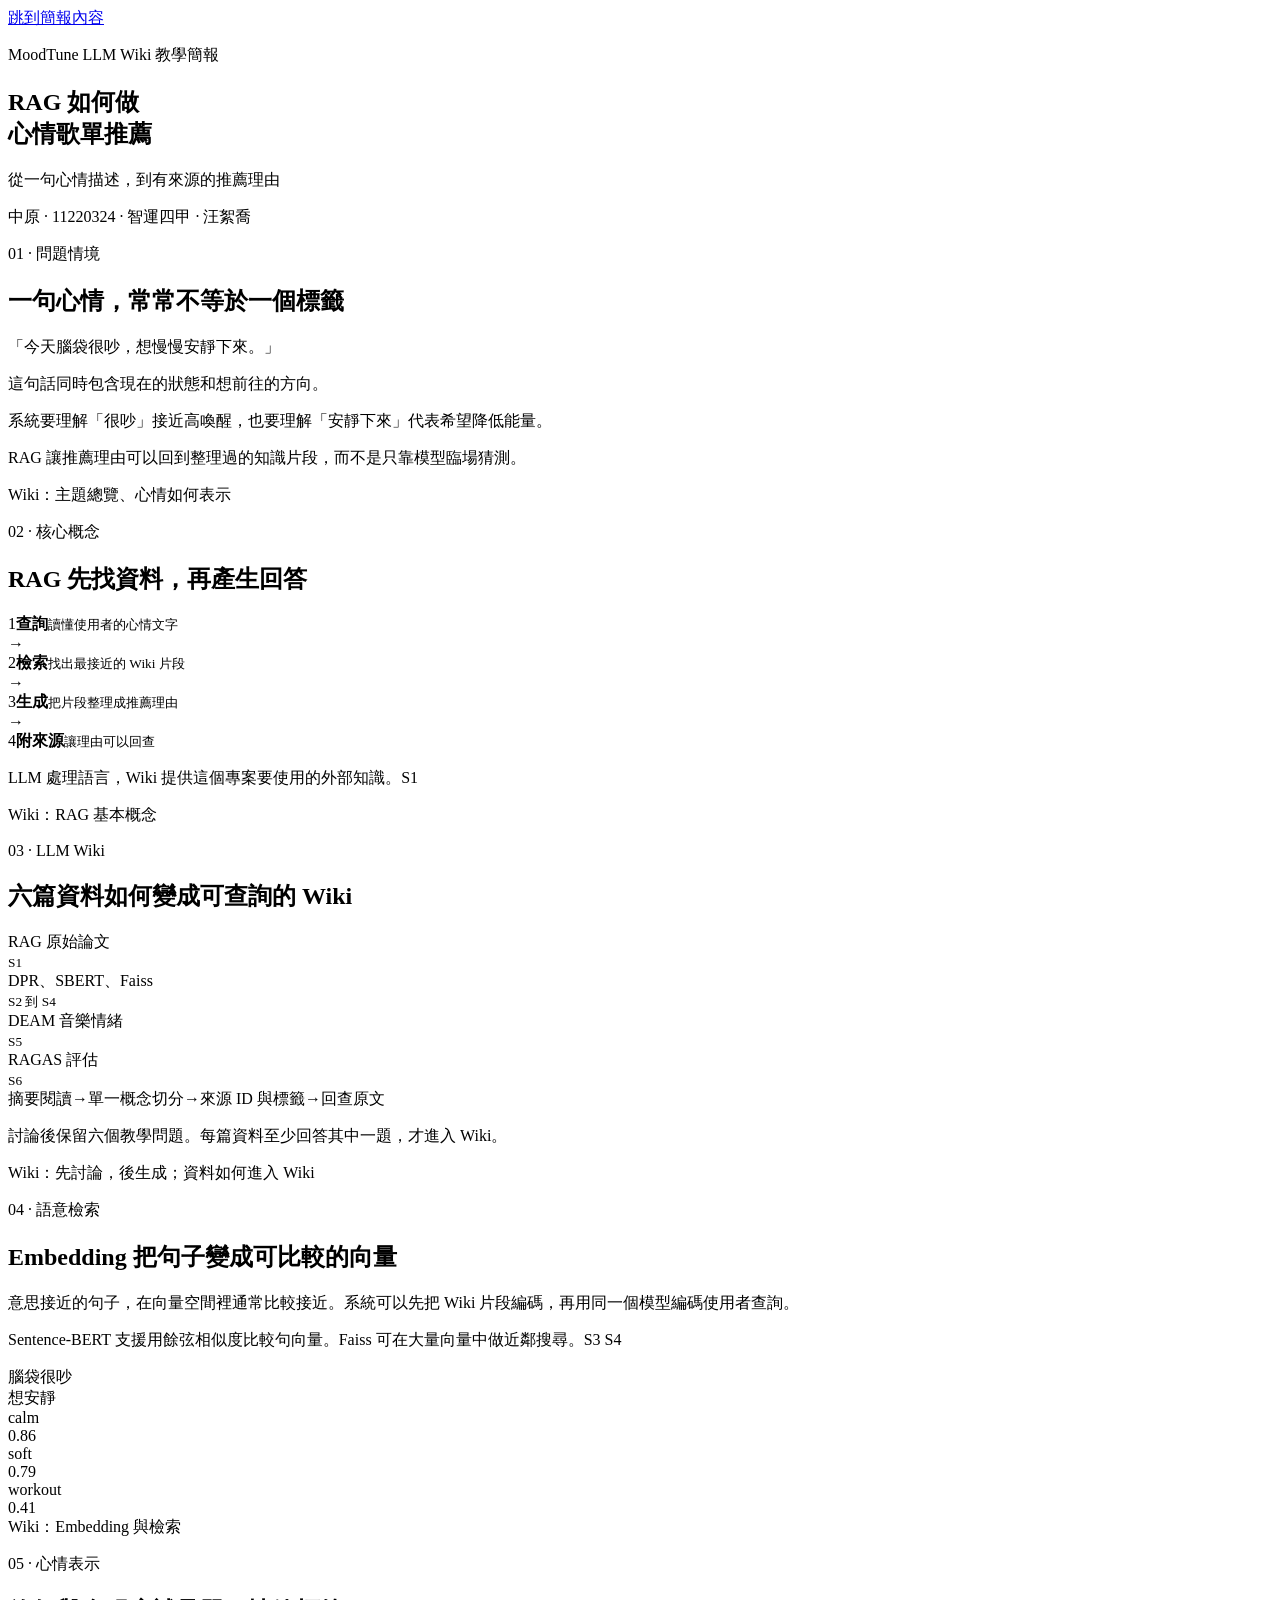
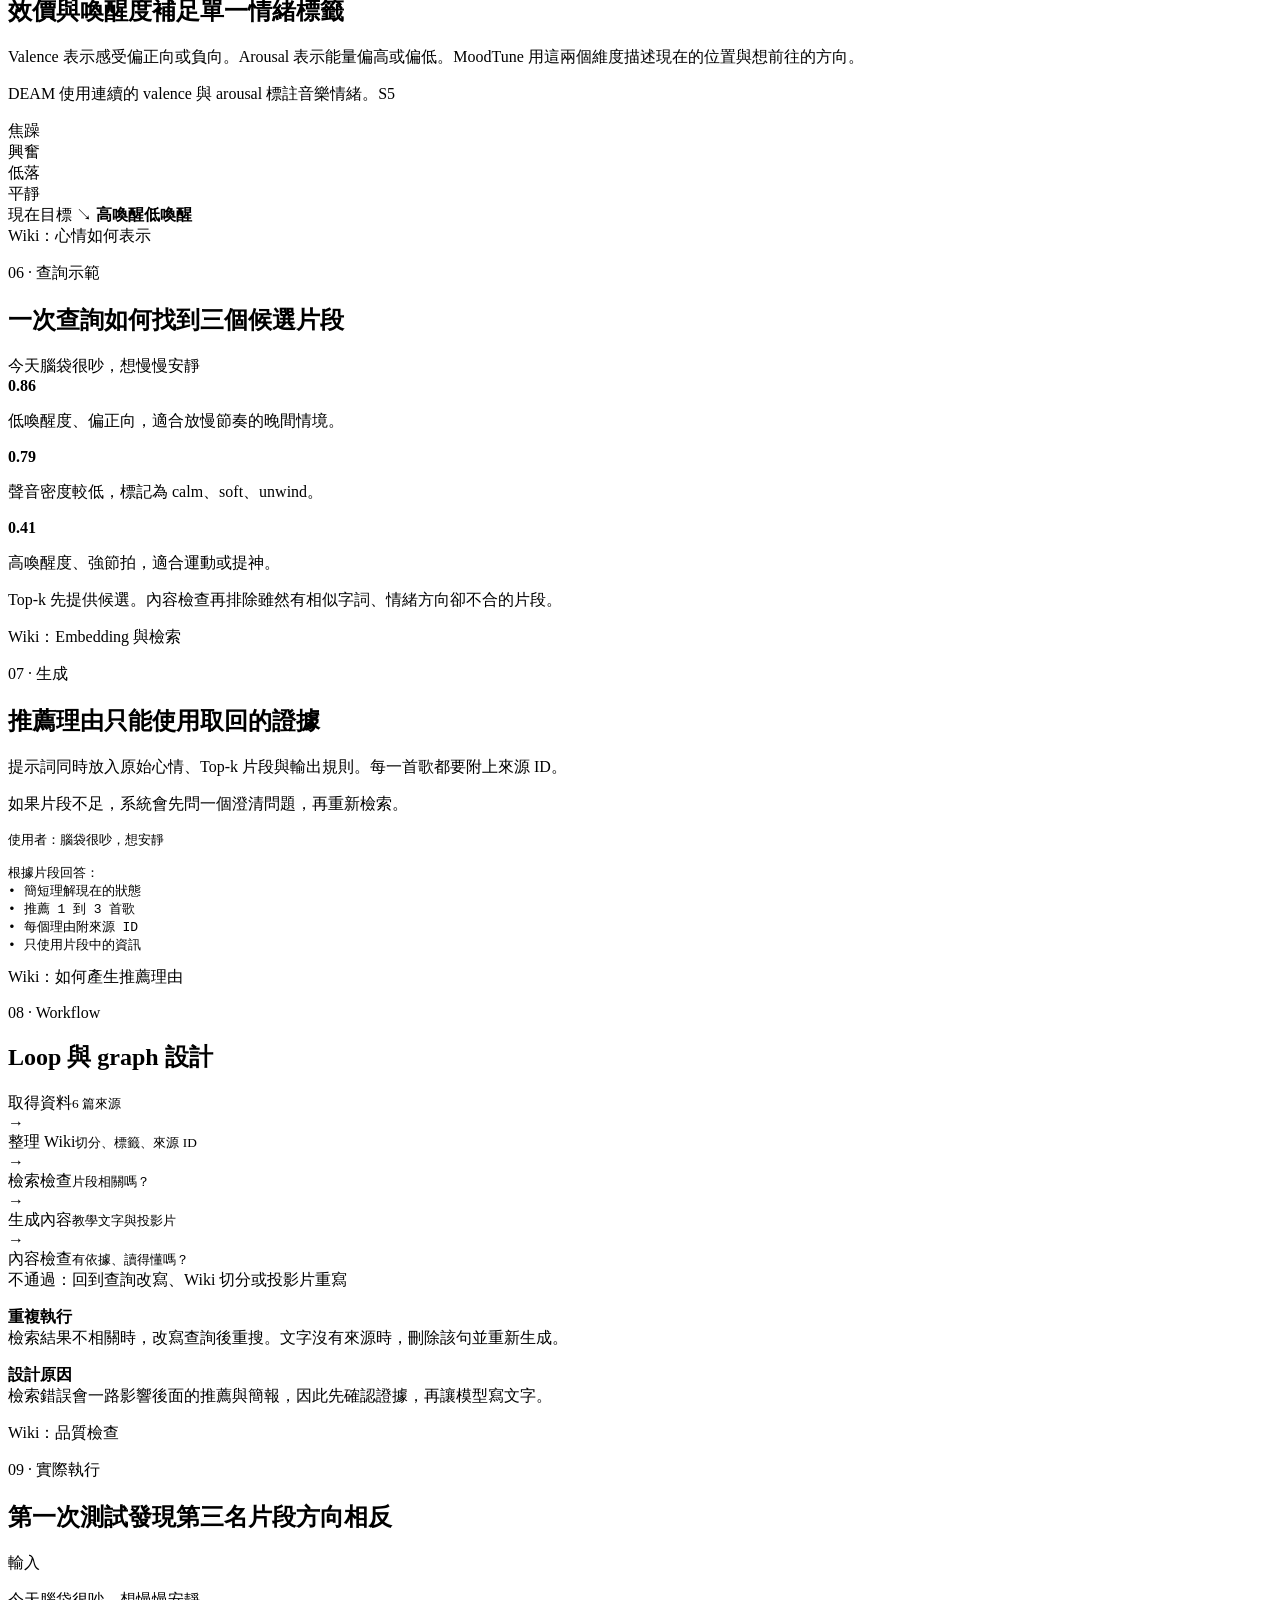
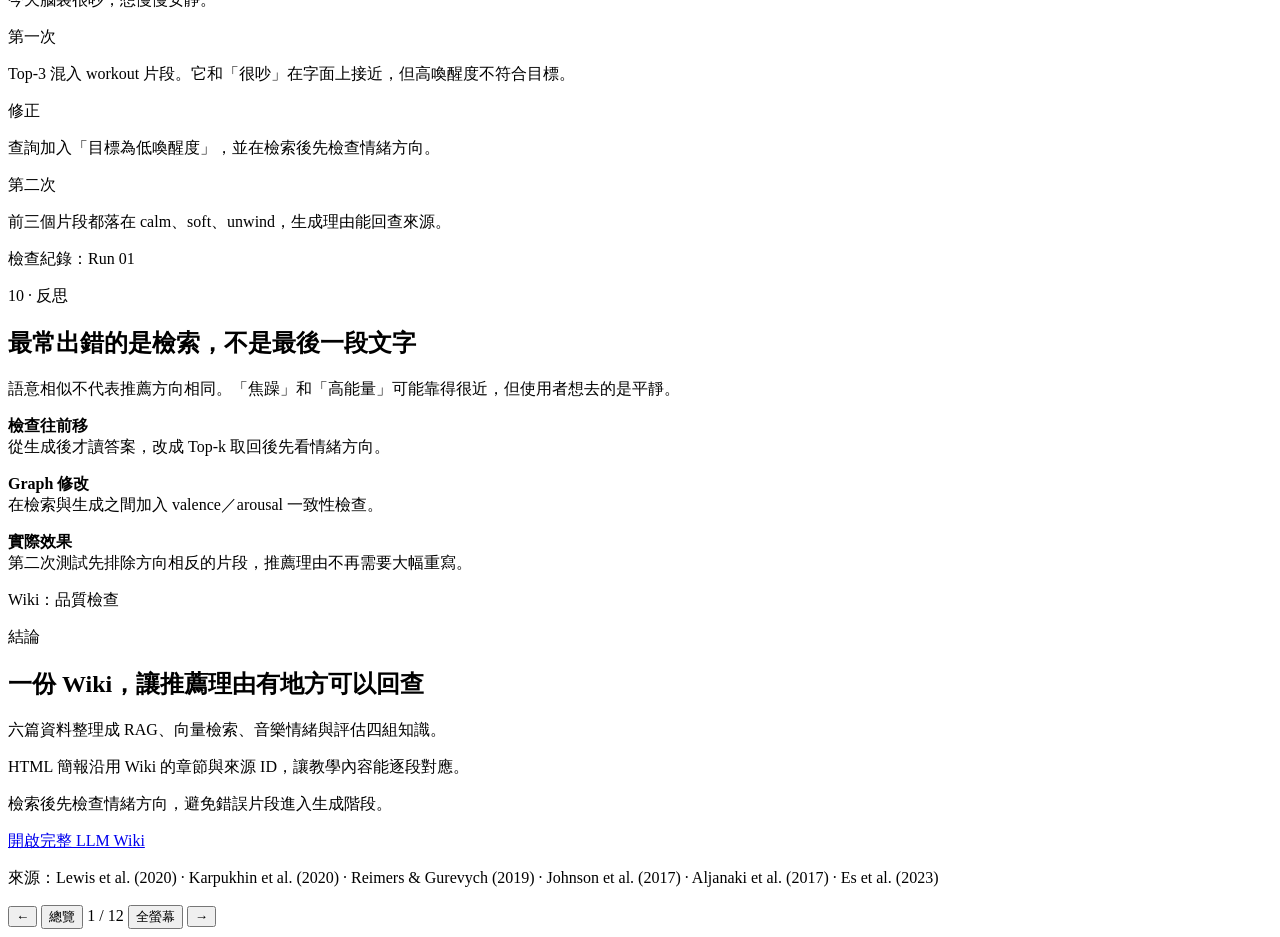
==== index.html @ bc165b65 "Add MoodTune RAG Wiki and HTML presentation" ====
<!doctype html>
<html lang="zh-Hant">
<head>
  <meta charset="utf-8">
  <meta name="viewport" content="width=device-width, initial-scale=1">
  <meta name="description" content="RAG 如何做心情歌單推薦的互動式教學 HTML 簡報。">
  <title>RAG 如何做心情歌單推薦｜教學 HTML 簡報</title>
  <link rel="stylesheet" href="slides.css">
</head>
<body>
  <a class="skip-link" href="#slide-1">跳到簡報內容</a>
  <main id="deck" class="deck" aria-live="polite">
    <section id="slide-1" class="slide title-slide active" data-title="封面" aria-hidden="false">
      <div class="slide-inner">
        <p class="kicker">MoodTune LLM Wiki 教學簡報</p>
        <h1>RAG 如何做<br>心情歌單推薦</h1>
        <p class="subtitle">從一句心情描述，到有來源的推薦理由</p>
        <div class="author">中原 · 11220324 · 智運四甲 · 汪絮喬</div>
        <div class="cover-orbit" aria-hidden="true"><span></span><span></span><span></span></div>
      </div>
    </section>

    <section id="slide-2" class="slide" data-title="問題情境" aria-hidden="true">
      <div class="slide-inner split">
        <div>
          <p class="kicker">01 · 問題情境</p>
          <h2>一句心情，常常不等於一個標籤</h2>
          <p class="big-quote">「今天腦袋很吵，想慢慢安靜下來。」</p>
        </div>
        <div class="plain-list">
          <p>這句話同時包含現在的狀態和想前往的方向。</p>
          <p>系統要理解「很吵」接近高喚醒，也要理解「安靜下來」代表希望降低能量。</p>
          <p>RAG 讓推薦理由可以回到整理過的知識片段，而不是只靠模型臨場猜測。</p>
        </div>
      </div>
      <footer>Wiki：主題總覽、心情如何表示</footer>
    </section>

    <section id="slide-3" class="slide" data-title="RAG 基本概念" aria-hidden="true">
      <div class="slide-inner">
        <p class="kicker">02 · 核心概念</p>
        <h2>RAG 先找資料，再產生回答</h2>
        <div class="flow large-flow" aria-label="RAG 四步驟">
          <div><span>1</span><strong>查詢</strong><small>讀懂使用者的心情文字</small></div>
          <b>→</b>
          <div><span>2</span><strong>檢索</strong><small>找出最接近的 Wiki 片段</small></div>
          <b>→</b>
          <div><span>3</span><strong>生成</strong><small>把片段整理成推薦理由</small></div>
          <b>→</b>
          <div><span>4</span><strong>附來源</strong><small>讓理由可以回查</small></div>
        </div>
        <p class="note">LLM 處理語言，Wiki 提供這個專案要使用的外部知識。<span class="cite">S1</span></p>
      </div>
      <footer>Wiki：RAG 基本概念</footer>
    </section>

    <section id="slide-4" class="slide" data-title="Wiki 建立方式" aria-hidden="true">
      <div class="slide-inner">
        <p class="kicker">03 · LLM Wiki</p>
        <h2>六篇資料如何變成可查詢的 Wiki</h2>
        <div class="source-stack">
          <div class="paper paper-a">RAG 原始論文<br><small>S1</small></div>
          <div class="paper paper-b">DPR、SBERT、Faiss<br><small>S2 到 S4</small></div>
          <div class="paper paper-c">DEAM 音樂情緒<br><small>S5</small></div>
          <div class="paper paper-d">RAGAS 評估<br><small>S6</small></div>
        </div>
        <div class="ingest-line">
          <span>摘要閱讀</span><b>→</b><span>單一概念切分</span><b>→</b><span>來源 ID 與標籤</span><b>→</b><span>回查原文</span>
        </div>
        <p class="note">討論後保留六個教學問題。每篇資料至少回答其中一題，才進入 Wiki。</p>
      </div>
      <footer>Wiki：先討論，後生成；資料如何進入 Wiki</footer>
    </section>

    <section id="slide-5" class="slide" data-title="Embedding" aria-hidden="true">
      <div class="slide-inner split">
        <div>
          <p class="kicker">04 · 語意檢索</p>
          <h2>Embedding 把句子變成可比較的向量</h2>
          <p>意思接近的句子，在向量空間裡通常比較接近。系統可以先把 Wiki 片段編碼，再用同一個模型編碼使用者查詢。</p>
          <p class="note">Sentence-BERT 支援用餘弦相似度比較句向量。Faiss 可在大量向量中做近鄰搜尋。<span class="cite">S3 S4</span></p>
        </div>
        <div class="vector-scene" aria-label="向量相似度示意">
          <div class="query-point">腦袋很吵<br>想安靜</div>
          <div class="match-point m1">calm<br>0.86</div>
          <div class="match-point m2">soft<br>0.79</div>
          <div class="match-point m3">workout<br>0.41</div>
          <span class="axis x"></span><span class="axis y"></span>
        </div>
      </div>
      <footer>Wiki：Embedding 與檢索</footer>
    </section>

    <section id="slide-6" class="slide" data-title="心情座標" aria-hidden="true">
      <div class="slide-inner split">
        <div>
          <p class="kicker">05 · 心情表示</p>
          <h2>效價與喚醒度補足單一情緒標籤</h2>
          <p>Valence 表示感受偏正向或負向。Arousal 表示能量偏高或偏低。MoodTune 用這兩個維度描述現在的位置與想前往的方向。</p>
          <p class="note">DEAM 使用連續的 valence 與 arousal 標註音樂情緒。<span class="cite">S5</span></p>
        </div>
        <div class="mini-map">
          <div class="mq q1">焦躁</div><div class="mq q2">興奮</div>
          <div class="mq q3">低落</div><div class="mq q4">平靜</div>
          <span class="start-dot">現在</span><span class="target-dot">目標</span>
          <span class="move-arrow">↘</span>
          <b class="label-high">高喚醒</b><b class="label-low">低喚醒</b>
        </div>
      </div>
      <footer>Wiki：心情如何表示</footer>
    </section>

    <section id="slide-7" class="slide" data-title="查詢示範" aria-hidden="true">
      <div class="slide-inner">
        <p class="kicker">06 · 查詢示範</p>
        <h2>一次查詢如何找到三個候選片段</h2>
        <div class="retrieval-demo">
          <div class="demo-query">今天腦袋很吵，想慢慢安靜</div>
          <div class="result"><strong>0.86</strong><p>低喚醒度、偏正向，適合放慢節奏的晚間情境。</p></div>
          <div class="result"><strong>0.79</strong><p>聲音密度較低，標記為 calm、soft、unwind。</p></div>
          <div class="result dim"><strong>0.41</strong><p>高喚醒度、強節拍，適合運動或提神。</p></div>
        </div>
        <p class="note">Top-k 先提供候選。內容檢查再排除雖然有相似字詞、情緒方向卻不合的片段。</p>
      </div>
      <footer>Wiki：Embedding 與檢索</footer>
    </section>

    <section id="slide-8" class="slide" data-title="生成規則" aria-hidden="true">
      <div class="slide-inner split code-slide">
        <div>
          <p class="kicker">07 · 生成</p>
          <h2>推薦理由只能使用取回的證據</h2>
          <p>提示詞同時放入原始心情、Top-k 片段與輸出規則。每一首歌都要附上來源 ID。</p>
          <p>如果片段不足，系統會先問一個澄清問題，再重新檢索。</p>
        </div>
        <pre><code>使用者：腦袋很吵，想安靜

根據片段回答：
• 簡短理解現在的狀態
• 推薦 1 到 3 首歌
• 每個理由附來源 ID
• 只使用片段中的資訊</code></pre>
      </div>
      <footer>Wiki：如何產生推薦理由</footer>
    </section>

    <section id="slide-9" class="slide" data-title="Loop 與 graph" aria-hidden="true">
      <div class="slide-inner">
        <p class="kicker">08 · Workflow</p>
        <h2>Loop 與 graph 設計</h2>
        <div class="graph" aria-label="資料取得到產生簡報的流程">
          <div class="node">取得資料<small>6 篇來源</small></div><span>→</span>
          <div class="node">整理 Wiki<small>切分、標籤、來源 ID</small></div><span>→</span>
          <div class="node check">檢索檢查<small>片段相關嗎？</small></div><span>→</span>
          <div class="node">生成內容<small>教學文字與投影片</small></div><span>→</span>
          <div class="node check">內容檢查<small>有依據、讀得懂嗎？</small></div>
          <div class="loop-line">不通過：回到查詢改寫、Wiki 切分或投影片重寫</div>
        </div>
        <div class="two-notes">
          <p><strong>重複執行</strong><br>檢索結果不相關時，改寫查詢後重搜。文字沒有來源時，刪除該句並重新生成。</p>
          <p><strong>設計原因</strong><br>檢索錯誤會一路影響後面的推薦與簡報，因此先確認證據，再讓模型寫文字。</p>
        </div>
      </div>
      <footer>Wiki：品質檢查</footer>
    </section>

    <section id="slide-10" class="slide" data-title="實際執行" aria-hidden="true">
      <div class="slide-inner">
        <p class="kicker">09 · 實際執行</p>
        <h2>第一次測試發現第三名片段方向相反</h2>
        <div class="run-log">
          <div><span>輸入</span><p>今天腦袋很吵，想慢慢安靜。</p></div>
          <div><span>第一次</span><p>Top-3 混入 workout 片段。它和「很吵」在字面上接近，但高喚醒度不符合目標。</p></div>
          <div><span>修正</span><p>查詢加入「目標為低喚醒度」，並在檢索後先檢查情緒方向。</p></div>
          <div><span>第二次</span><p>前三個片段都落在 calm、soft、unwind，生成理由能回查來源。</p></div>
        </div>
      </div>
      <footer>檢查紀錄：Run 01</footer>
    </section>

    <section id="slide-11" class="slide" data-title="反思" aria-hidden="true">
      <div class="slide-inner split reflection-slide">
        <div>
          <p class="kicker">10 · 反思</p>
          <h2>最常出錯的是檢索，不是最後一段文字</h2>
          <p class="large-text">語意相似不代表推薦方向相同。「焦躁」和「高能量」可能靠得很近，但使用者想去的是平靜。</p>
        </div>
        <div class="reflection-points">
          <p><strong>檢查往前移</strong><br>從生成後才讀答案，改成 Top-k 取回後先看情緒方向。</p>
          <p><strong>Graph 修改</strong><br>在檢索與生成之間加入 valence／arousal 一致性檢查。</p>
          <p><strong>實際效果</strong><br>第二次測試先排除方向相反的片段，推薦理由不再需要大幅重寫。</p>
        </div>
      </div>
      <footer>Wiki：品質檢查</footer>
    </section>

    <section id="slide-12" class="slide end-slide" data-title="結尾" aria-hidden="true">
      <div class="slide-inner">
        <p class="kicker">結論</p>
        <h2>一份 Wiki，讓推薦理由有地方可以回查</h2>
        <div class="end-grid">
          <p>六篇資料整理成 RAG、向量檢索、音樂情緒與評估四組知識。</p>
          <p>HTML 簡報沿用 Wiki 的章節與來源 ID，讓教學內容能逐段對應。</p>
          <p>檢索後先檢查情緒方向，避免錯誤片段進入生成階段。</p>
        </div>
        <a class="wiki-button" href="wiki/index.html">開啟完整 LLM Wiki</a>
        <p class="sources-small">來源：Lewis et al. (2020) · Karpukhin et al. (2020) · Reimers & Gurevych (2019) · Johnson et al. (2017) · Aljanaki et al. (2017) · Es et al. (2023)</p>
      </div>
    </section>
  </main>

  <div class="controls" aria-label="簡報控制">
    <button id="prev" type="button" aria-label="上一張">←</button>
    <button id="overview" type="button" aria-label="投影片總覽">總覽</button>
    <span id="counter" aria-live="polite">1 / 12</span>
    <button id="fullscreen" type="button" aria-label="切換全螢幕">全螢幕</button>
    <button id="next" type="button" aria-label="下一張">→</button>
  </div>
  <div class="progress" aria-hidden="true"><span id="progressBar"></span></div>
  <script src="slides.js"></script>
</body>
</html>
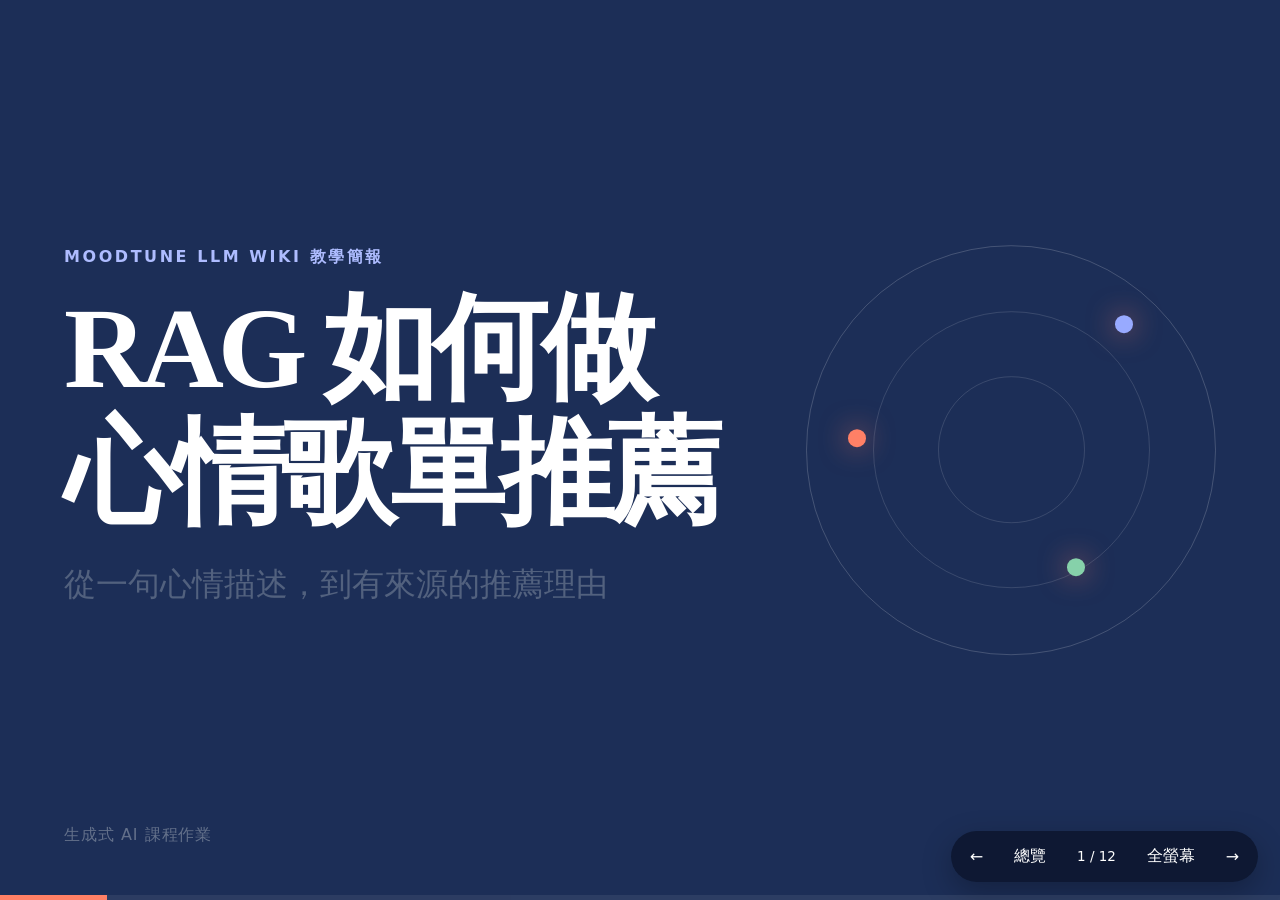
==== commit 43625f11: "Publish clean project files" ====
--- a/index.html
+++ b/index.html
@@ -15,7 +15,7 @@
         <p class="kicker">MoodTune LLM Wiki 教學簡報</p>
         <h1>RAG 如何做<br>心情歌單推薦</h1>
         <p class="subtitle">從一句心情描述，到有來源的推薦理由</p>
-        <div class="author">中原 · 11220324 · 智運四甲 · 汪絮喬</div>
+        <div class="author">生成式 AI 課程作業</div>
         <div class="cover-orbit" aria-hidden="true"><span></span><span></span><span></span></div>
       </div>
     </section>
--- a/slides.css
+++ b/slides.css
@@ -0,0 +1,111 @@
+:root {
+  --ink: #17233b;
+  --navy: #1c2e57;
+  --blue: #637bd8;
+  --lavender: #dfe4ff;
+  --coral: #ff8066;
+  --cream: #fbfaf6;
+  --green: #dcefe5;
+  --white: #fff;
+}
+* { box-sizing: border-box; }
+html, body { width: 100%; height: 100%; margin: 0; overflow: hidden; }
+body { color: var(--ink); background: #0e1730; font-family: "Noto Sans TC", "Microsoft JhengHei", system-ui, sans-serif; }
+.skip-link { position: absolute; left: -9999px; }
+.skip-link:focus { left: 1rem; top: 1rem; z-index: 99; background: white; padding: .6rem; }
+.deck { width: 100%; height: 100%; }
+.slide { position: absolute; inset: 0; display: none; overflow: auto; background: var(--cream); }
+.slide.active { display: block; animation: appear .35s ease-out; }
+.slide-inner { position: relative; width: min(1180px, 90vw); min-height: 100%; margin: 0 auto; padding: clamp(5rem, 9vh, 7.2rem) 0 6.5rem; display: flex; flex-direction: column; justify-content: center; }
+.split { display: grid; grid-template-columns: 1.05fr .95fr; gap: 7vw; align-items: center; }
+.kicker { margin: 0 0 1rem; color: var(--blue); font-size: clamp(.8rem, 1.3vw, 1rem); font-weight: 900; letter-spacing: .16em; text-transform: uppercase; }
+h1, h2 { margin: 0; font-family: "Noto Serif TC", "PMingLiU", serif; line-height: 1.08; letter-spacing: -.055em; }
+h1 { max-width: 950px; font-size: clamp(4rem, 9vw, 8.4rem); }
+h2 { max-width: 970px; font-size: clamp(2.7rem, 5.5vw, 5.4rem); }
+p { font-size: clamp(1.05rem, 1.7vw, 1.4rem); line-height: 1.7; }
+.subtitle { margin: 1.4rem 0; color: #52617e; font-size: clamp(1.2rem, 2.5vw, 2rem); }
+.author { position: absolute; left: 0; bottom: 6vh; color: #63708a; font-size: 1rem; letter-spacing: .06em; }
+.title-slide { color: white; background: var(--navy); }
+.title-slide .kicker { color: #aebcff; }
+.cover-orbit { position: absolute; right: 0; top: 50%; width: 32vw; max-width: 450px; aspect-ratio: 1; transform: translateY(-50%); border: 1px solid rgba(255,255,255,.18); border-radius: 50%; }
+.cover-orbit::before, .cover-orbit::after { content: ""; position: absolute; border: 1px solid rgba(255,255,255,.13); border-radius: 50%; }
+.cover-orbit::before { inset: 16%; }.cover-orbit::after { inset: 32%; }
+.cover-orbit span { position: absolute; width: 18px; height: 18px; border-radius: 50%; background: var(--coral); box-shadow: 0 0 28px #ff8066aa; }
+.cover-orbit span:nth-child(1) { left: 10%; top: 45%; }.cover-orbit span:nth-child(2) { right: 20%; top: 17%; background: #98aaff; }.cover-orbit span:nth-child(3) { right: 32%; bottom: 19%; background: #86d1aa; }
+.plain-list { border-left: 4px solid var(--coral); padding-left: 2rem; }
+.plain-list p { margin: 0 0 1.4rem; }
+.big-quote { max-width: 590px; padding: 1rem 0 1rem 1.5rem; border-left: 5px solid var(--coral); font: 700 clamp(1.5rem, 3vw, 2.5rem)/1.5 "Noto Serif TC", serif; }
+.flow { display: flex; align-items: stretch; gap: 1rem; margin: 4rem 0; }
+.flow > div { flex: 1; min-width: 0; padding: 1.5rem 1.2rem; border-top: 5px solid var(--blue); background: white; box-shadow: 0 12px 30px #17233b10; }
+.flow > div:nth-of-type(even) { border-color: var(--coral); }
+.flow b { align-self: center; color: var(--coral); font-size: 2rem; }
+.flow span { display: block; color: var(--blue); font-weight: 900; }
+.flow strong, .flow small { display: block; }
+.flow strong { margin: .4rem 0; font: 800 1.5rem/1.2 "Noto Serif TC", serif; }
+.flow small { color: #65718a; font-size: .92rem; line-height: 1.5; }
+.note { max-width: 970px; color: #5a6780; }
+.cite { display: inline-block; margin-left: .4rem; padding: .05rem .38rem; color: white; background: var(--blue); font-size: .7em; font-weight: 900; }
+.source-stack { position: relative; width: min(720px, 80vw); height: 260px; margin: 2.8rem auto 1.5rem; }
+.paper { position: absolute; width: 270px; min-height: 116px; padding: 1.2rem; border: 1px solid #dfe3ec; background: white; box-shadow: 0 18px 35px #17233b19; font: 800 1.18rem/1.4 "Noto Serif TC", serif; }
+.paper small { color: var(--blue); font-family: sans-serif; }
+.paper-a { left: 5%; top: 0; transform: rotate(-4deg); }.paper-b { left: 30%; top: 80px; transform: rotate(2deg); }.paper-c { right: 7%; top: 6px; transform: rotate(5deg); }.paper-d { right: 14%; top: 130px; transform: rotate(-2deg); }
+.ingest-line { display: flex; flex-wrap: wrap; justify-content: center; align-items: center; gap: .8rem; font-weight: 800; }
+.ingest-line span { padding: .65rem .85rem; background: var(--lavender); }.ingest-line b { color: var(--coral); }
+.vector-scene { position: relative; width: min(100%, 560px); aspect-ratio: 1.15; border-left: 2px solid #8a94a8; border-bottom: 2px solid #8a94a8; background: linear-gradient(#0000 95%, #dde1e8 95%), linear-gradient(90deg,#0000 95%,#dde1e8 95%); background-size: 52px 52px; }
+.query-point, .match-point { position: absolute; display: grid; place-items: center; width: 100px; height: 100px; border-radius: 50%; text-align: center; font-weight: 800; line-height: 1.3; box-shadow: 0 8px 20px #17233b22; }
+.query-point { left: 38%; top: 38%; color: white; background: var(--navy); }
+.match-point { width: 78px; height: 78px; background: var(--lavender); font-size: .9rem; }
+.m1 { left: 65%; top: 16%; }.m2 { left: 17%; top: 25%; }.m3 { right: 4%; bottom: 7%; background: #eee; color: #667; }
+.mini-map { position: relative; display: grid; grid-template-columns: 1fr 1fr; grid-template-rows: 1fr 1fr; width: min(100%, 580px); aspect-ratio: 1.25; border: 1px solid #dce0e8; }
+.mq { display: grid; place-items: center; color: #4f5b70; font-weight: 800; font-size: 1.25rem; }
+.q1 { background:#f0e4f8; }.q2 { background:#ffe2d5; }.q3 { background:#e4e7ef; }.q4 { background:#dcefe5; }
+.start-dot, .target-dot { position: absolute; z-index: 3; display: grid; place-items: center; width: 72px; height: 72px; border-radius: 50%; color: white; font-weight: 900; }
+.start-dot { left: 35%; top: 20%; background: var(--coral); }.target-dot { right: 16%; bottom: 13%; background: #46a477; }.move-arrow { position: absolute; left: 51%; top: 43%; color: var(--navy); font-size: 4rem; transform: rotate(8deg); }
+.label-high, .label-low { position: absolute; left: -1rem; transform: translateX(-100%); color: #68748a; font-size: .84rem; }.label-high { top: 5%; }.label-low { bottom: 5%; }
+.retrieval-demo { display: grid; grid-template-columns: 1.15fr 1fr 1fr 1fr; gap: 1.1rem; margin: 4rem 0 2.5rem; align-items: stretch; }
+.demo-query { display: flex; align-items: center; padding: 1.5rem; color: white; background: var(--navy); font: 800 1.55rem/1.5 "Noto Serif TC", serif; }
+.result { padding: 1.3rem; border-top: 5px solid var(--coral); background: white; box-shadow: 0 12px 24px #17233b10; }
+.result strong { color: var(--coral); font-size: 1.7rem; }.result p { font-size: 1rem; }.result.dim { opacity: .55; filter: grayscale(.7); }
+.code-slide pre { margin: 0; padding: 2rem; overflow: auto; border-left: 6px solid var(--coral); color: #edf1ff; background: #111a31; font-size: clamp(.9rem, 1.35vw, 1.1rem); line-height: 1.75; }
+.graph { display: grid; grid-template-columns: 1fr auto 1fr auto 1fr auto 1fr auto 1fr; gap: .65rem; align-items: stretch; margin: 3.5rem 0 1rem; }
+.graph .node { padding: 1.2rem .8rem; border-top: 5px solid var(--blue); background: white; text-align: center; font-weight: 900; box-shadow: 0 10px 25px #17233b10; }
+.graph .node.check { border-color: var(--coral); }.graph .node small { display: block; margin-top: .5rem; color: #68748b; font-weight: 500; line-height: 1.4; }.graph > span { align-self: center; color: var(--coral); font-size: 1.7rem; }
+.loop-line { grid-column: 3 / 10; margin-top: .5rem; padding: .65rem; border: 2px dashed var(--coral); color: #9c4737; text-align: center; font-weight: 700; }
+.two-notes { display: grid; grid-template-columns: 1fr 1fr; gap: 3rem; }.two-notes p { font-size: 1.05rem; }
+.run-log { display: grid; grid-template-columns: repeat(4,1fr); gap: 1.3rem; margin-top: 3rem; counter-reset: run; }
+.run-log > div { padding: 1.5rem; border-top: 5px solid var(--blue); background: white; box-shadow: 0 12px 25px #17233b10; }.run-log > div:nth-child(2), .run-log > div:nth-child(3) { border-color: var(--coral); }.run-log span { color: var(--blue); font-weight: 900; }.run-log p { font-size: 1rem; }
+.large-text { max-width: 640px; font: 700 clamp(1.4rem, 2.5vw, 2.1rem)/1.55 "Noto Serif TC", serif; }
+.reflection-points { padding-left: 2rem; border-left: 4px solid var(--coral); }.reflection-points p { margin: 0 0 1.6rem; font-size: 1.05rem; }
+.end-slide { color: white; background: var(--navy); }.end-slide .kicker { color: #aebcff; }.end-grid { display: grid; grid-template-columns: repeat(3,1fr); gap: 2rem; margin: 3rem 0; }.end-grid p { padding-top: 1rem; border-top: 4px solid var(--coral); font-size: 1.05rem; }.wiki-button { align-self: flex-start; padding: .9rem 1.2rem; color: var(--navy); background: white; text-decoration: none; font-weight: 900; }.sources-small { max-width: 900px; color: #bfc7df; font-size: .78rem; }
+footer { position: absolute; left: 5vw; bottom: 2.1rem; color: #7a8598; font-size: .78rem; }
+.controls { position: fixed; z-index: 30; right: 1.4rem; bottom: 1.1rem; display: flex; align-items: center; gap: .45rem; padding: .4rem; color: white; background: rgba(14,23,48,.92); border-radius: 999px; box-shadow: 0 10px 30px #0004; }
+.controls button { border: 0; border-radius: 999px; padding: .55rem .75rem; color: white; background: transparent; cursor: pointer; font: inherit; }.controls button:hover, .controls button:focus-visible { background: #ffffff20; outline: none; }.controls span { min-width: 62px; text-align: center; font-size: .84rem; }
+.progress { position: fixed; z-index: 31; left: 0; bottom: 0; width: 100%; height: 5px; background: #ffffff12; }.progress span { display: block; width: 8.333%; height: 100%; background: var(--coral); transition: width .25s; }
+.deck.overview-mode { overflow: auto; padding: 2rem; display: grid; grid-template-columns: repeat(auto-fit,minmax(320px,1fr)); gap: 1.2rem; background: #0e1730; }
+.deck.overview-mode .slide { position: relative; inset: auto; display: block; height: 40vh; min-height: 260px; overflow: hidden; cursor: pointer; transform: scale(1); }
+.deck.overview-mode .slide-inner { width: 90%; padding: 2.5rem 0; transform: scale(.58); transform-origin: top left; width: 170%; min-height: 170%; }
+.deck.overview-mode footer { display: none; }
+@keyframes appear { from { opacity: .25; transform: translateY(10px); } to { opacity: 1; transform: none; } }
+@media (max-width: 850px) {
+  .slide-inner { justify-content: flex-start; }
+  .split { display: flex; gap: 2rem; }
+  .cover-orbit { opacity: .4; }
+  .flow, .retrieval-demo { display: grid; grid-template-columns: 1fr 1fr; margin-top: 2rem; }
+  .flow > b { display: none; }
+  .graph { grid-template-columns: 1fr; }.graph > span { display: none; }.loop-line { grid-column: 1; }
+  .run-log { grid-template-columns: 1fr 1fr; }.end-grid { grid-template-columns: 1fr; gap: .3rem; }
+}
+@media (max-width: 560px) {
+  h1 { font-size: 3.2rem; }.flow, .retrieval-demo, .run-log, .two-notes { grid-template-columns: 1fr; }
+  .source-stack { transform: scale(.74); transform-origin: top center; margin-bottom: -3rem; }
+  .ingest-line { justify-content: flex-start; }.ingest-line b { display: none; }
+  .controls #overview, .controls #fullscreen { display: none; }
+  footer { display: none; }
+}
+@media print {
+  html, body { overflow: visible; background: white; }
+  .slide { position: relative; display: block !important; width: 297mm; height: 167mm; page-break-after: always; overflow: hidden; }
+  .controls, .progress { display: none; }
+}
+@media (prefers-reduced-motion: reduce) { .slide.active { animation: none; } * { transition: none !important; } }
+
